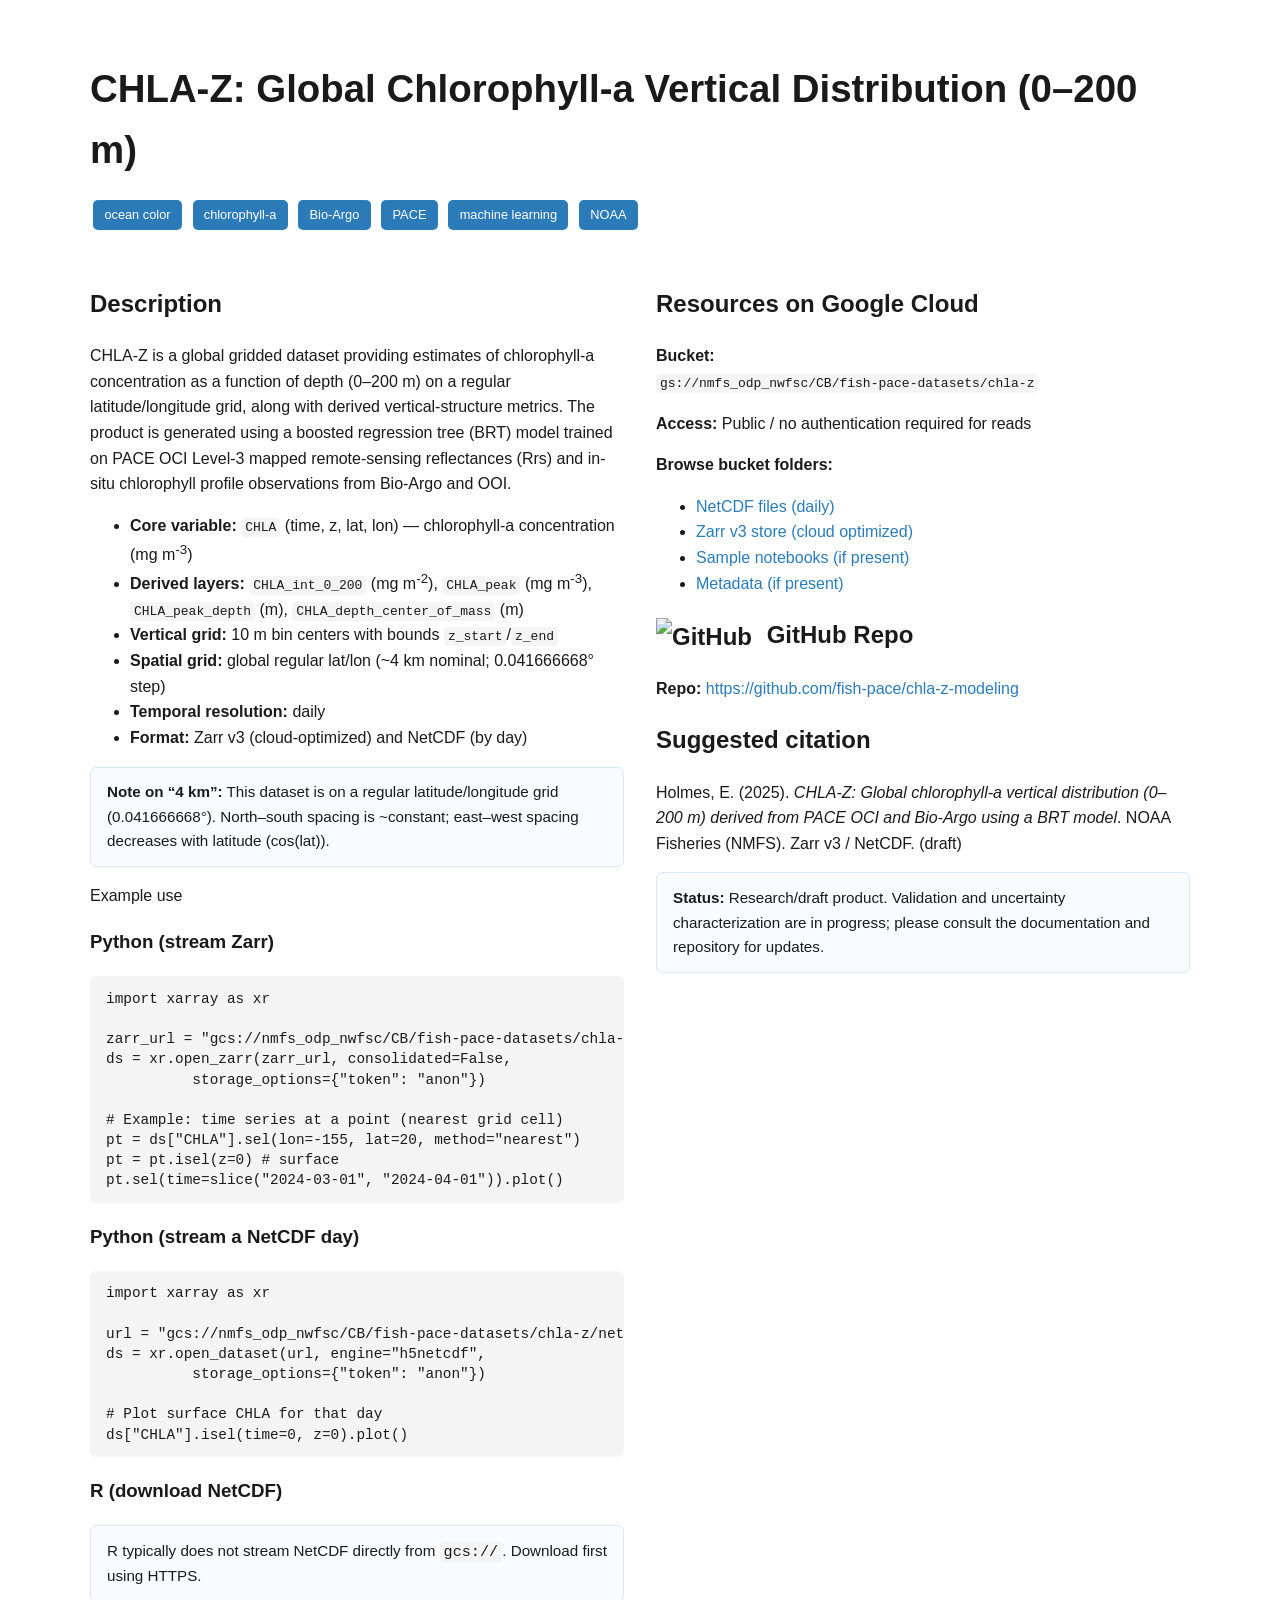
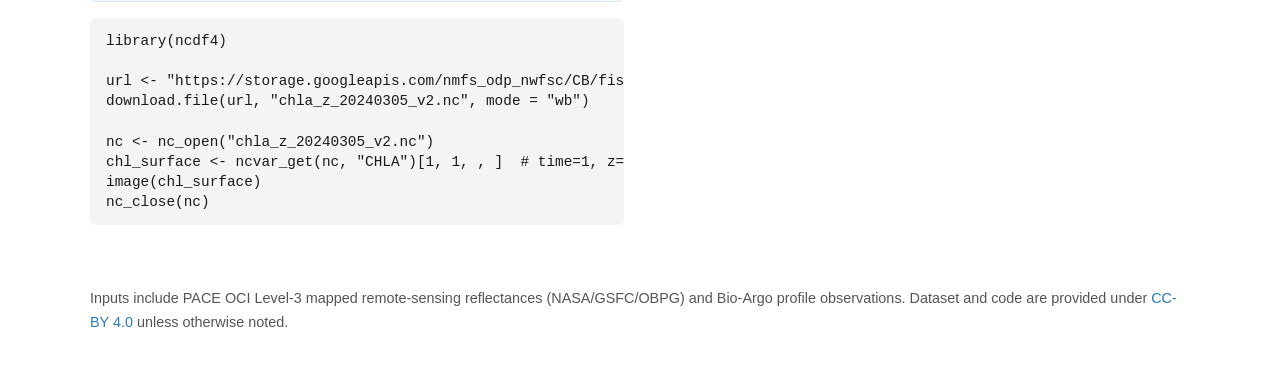
==== docs/index.html @ 5f43edef "add index and example notebook" ====
<!DOCTYPE html>
<html lang="en">
<head>
  <meta charset="UTF-8">
  <title>CHLA-Z: Global Chlorophyll-a Vertical Distribution Dataset</title>
  <meta name="viewport" content="width=device-width, initial-scale=1">
  <style>
    body {
      font-family: -apple-system, BlinkMacSystemFont, "Segoe UI", Roboto, "Helvetica Neue", sans-serif;
      max-width: 1100px;
      margin: 0 auto;
      padding: 2rem;
      line-height: 1.6;
      background-color: #fff;
      color: #1a1a1a;
    }

    h1 {
      font-size: 2.4rem;
      font-weight: 700;
      margin-bottom: 1rem;
    }

    .badges .badge {
      display: inline-block;
      background-color: #2b7bb9;
      color: #fff;
      padding: 0.3rem 0.7rem;
      margin: 0.2rem;
      border-radius: 5px;
      font-size: 0.8rem;
    }

    .columns {
      display: flex;
      flex-wrap: wrap;
      gap: 2rem;
      margin-top: 2rem;
    }

    .column {
      flex: 1 1 48%;
      min-width: 300px;
    }

    code {
      background: #f4f4f4;
      padding: 2px 4px;
      border-radius: 4px;
      font-family: monospace;
    }

    a {
      color: #2b7bb9;
      text-decoration: none;
    }

    a:hover {
      text-decoration: underline;
    }

    footer {
      margin-top: 3rem;
      font-size: 0.9rem;
      color: #555;
    }

    .note {
      background: #f8fbff;
      border: 1px solid #d9e8ff;
      padding: 0.8rem 1rem;
      border-radius: 6px;
      font-size: 0.95rem;
      margin: 1rem 0;
    }

    pre {
      background: #f4f4f4;
      padding: 0.8rem 1rem;
      border-radius: 6px;
      overflow-x: auto;
      font-size: 0.9rem;
      line-height: 1.4;
    }
  </style>
</head>
<body>

  <h1>CHLA-Z: Global Chlorophyll-a Vertical Distribution (0–200 m)</h1>

  <div class="badges">
    <span class="badge">ocean color</span>
    <span class="badge">chlorophyll-a</span>
    <span class="badge">Bio-Argo</span>
    <span class="badge">PACE</span>
    <span class="badge">machine learning</span>
    <span class="badge">NOAA</span>
  </div>

  <div class="columns">
    <div class="column">
      <h2>Description</h2>

      <p>
        CHLA-Z is a global gridded dataset providing estimates of chlorophyll-a concentration as a function of depth
        (0–200 m) on a regular latitude/longitude grid, along with derived vertical-structure metrics.
        The product is generated using a boosted regression tree (BRT) model trained on PACE OCI Level-3 mapped
        remote-sensing reflectances (Rrs) and in-situ chlorophyll profile observations from Bio-Argo and OOI.
      </p>

      <ul>
        <li><strong>Core variable:</strong> <code>CHLA</code> (time, z, lat, lon) — chlorophyll-a concentration (mg m<sup>-3</sup>)</li>
        <li><strong>Derived layers:</strong>
          <code>CHLA_int_0_200</code> (mg m<sup>-2</sup>),
          <code>CHLA_peak</code> (mg m<sup>-3</sup>),
          <code>CHLA_peak_depth</code> (m),
          <code>CHLA_depth_center_of_mass</code> (m)
        </li>
        <li><strong>Vertical grid:</strong> 10 m bin centers with bounds <code>z_start</code>/<code>z_end</code></li>
        <li><strong>Spatial grid:</strong> global regular lat/lon (~4 km nominal; 0.041666668° step)</li>
        <li><strong>Temporal resolution:</strong> daily</li>
        <li><strong>Format:</strong> Zarr v3 (cloud-optimized) and NetCDF (by day)</li>
      </ul>

      <div class="note">
        <strong>Note on “4 km”:</strong> This dataset is on a regular latitude/longitude grid (0.041666668°).
        North–south spacing is ~constant; east–west spacing decreases with latitude (cos(lat)).
      </div>

      <p>Example use</p>

      <h3>Python (stream Zarr)</h3>
      <pre>
import xarray as xr

zarr_url = "gcs://nmfs_odp_nwfsc/CB/fish-pace-datasets/chla-z/zarr"
ds = xr.open_zarr(zarr_url, consolidated=False, 
          storage_options={"token": "anon"})

# Example: time series at a point (nearest grid cell)
pt = ds["CHLA"].sel(lon=-155, lat=20, method="nearest")
pt = pt.isel(z=0) # surface
pt.sel(time=slice("2024-03-01", "2024-04-01")).plot()</pre>

      <h3>Python (stream a NetCDF day)</h3>
      <pre>
import xarray as xr

url = "gcs://nmfs_odp_nwfsc/CB/fish-pace-datasets/chla-z/netcdf/chla_z_20240305_v2.nc"
ds = xr.open_dataset(url, engine="h5netcdf", 
          storage_options={"token": "anon"})

# Plot surface CHLA for that day
ds["CHLA"].isel(time=0, z=0).plot()</pre>

      <h3>R (download NetCDF)</h3>
      <div class="note">
        R typically does not stream NetCDF directly from <code>gcs://</code>. Download first using HTTPS.
      </div>
      <pre>
library(ncdf4)

url <- "https://storage.googleapis.com/nmfs_odp_nwfsc/CB/fish-pace-datasets/chla-z/netcdf/chla_z_20240305_v2.nc"
download.file(url, "chla_z_20240305_v2.nc", mode = "wb")

nc <- nc_open("chla_z_20240305_v2.nc")
chl_surface <- ncvar_get(nc, "CHLA")[1, 1, , ]  # time=1, z=1
image(chl_surface)
nc_close(nc)</pre>

    </div>

    <div class="column">
      <h2>Resources on Google Cloud</h2>

      <p><strong>Bucket:</strong><br/>
      <code>gs://nmfs_odp_nwfsc/CB/fish-pace-datasets/chla-z</code></p>

      <p><strong>Access:</strong> Public / no authentication required for reads</p>

      <p><strong>Browse bucket folders:</strong></p>
      <ul>
        <li>
          <a href="https://console.cloud.google.com/storage/browser/nmfs_odp_nwfsc/CB/fish-pace-datasets/chla-z/netcdf" target="_blank">
            NetCDF files (daily)
          </a>
        </li>
        <li>
          <a href="https://console.cloud.google.com/storage/browser/nmfs_odp_nwfsc/CB/fish-pace-datasets/chla-z/zarr" target="_blank">
            Zarr v3 store (cloud optimized)
          </a>
        </li>
        <li>
          <a href="https://console.cloud.google.com/storage/browser/nmfs_odp_nwfsc/CB/fish-pace-datasets/chla-z/notebooks" target="_blank">
            Sample notebooks (if present)
          </a>
        </li>
        <li>
          <a href="https://console.cloud.google.com/storage/browser/nmfs_odp_nwfsc/CB/fish-pace-datasets/chla-z/metadata" target="_blank">
            Metadata (if present)
          </a>
        </li>
      </ul>

      <h2>
        <img src="https://cdn.jsdelivr.net/npm/simple-icons@v9/icons/github.svg" alt="GitHub" width="24"
             style="vertical-align: middle; margin-right: 8px;">
        GitHub Repo
      </h2>
      <p>
        <strong>Repo:</strong>
        <a href="https://github.com/fish-pace/chla-z-modeling" target="_blank">
          https://github.com/fish-pace/chla-z-modeling
        </a>
      </p>

      <h2>Suggested citation</h2>
      <p>
        Holmes, E. (2025). <em>CHLA-Z: Global chlorophyll-a vertical distribution (0–200 m) derived from PACE OCI and Bio-Argo using a BRT model</em>.
        NOAA Fisheries (NMFS). Zarr v3 / NetCDF. (draft)
      </p>

      <div class="note">
        <strong>Status:</strong> Research/draft product. Validation and uncertainty characterization are in progress;
        please consult the documentation and repository for updates.
      </div>
    </div>

  </div>

  <footer>
    <p>
      Inputs include PACE OCI Level-3 mapped remote-sensing reflectances (NASA/GSFC/OBPG) and Bio-Argo profile observations.
      Dataset and code are provided under <a href="https://creativecommons.org/licenses/by/4.0/" target="_blank">CC-BY 4.0</a>
      unless otherwise noted.
    </p>
  </footer>

</body>
</html>
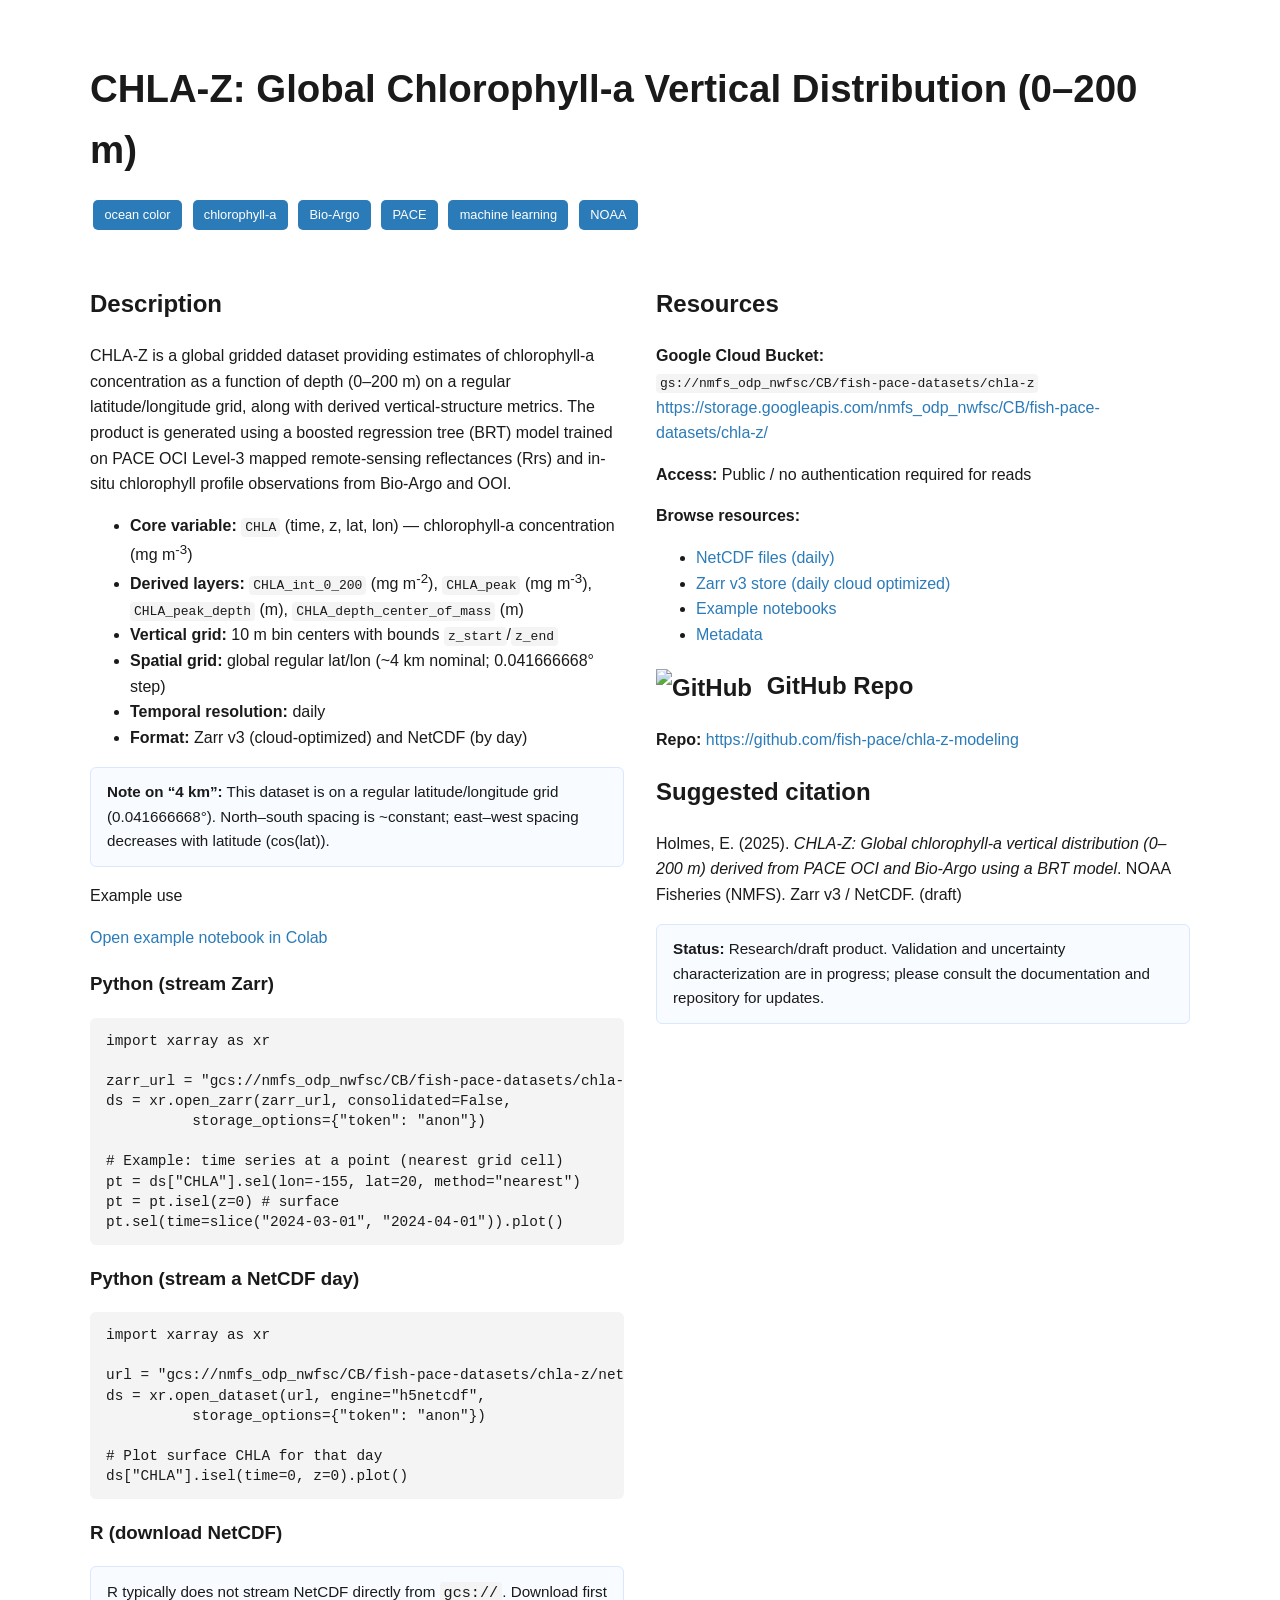
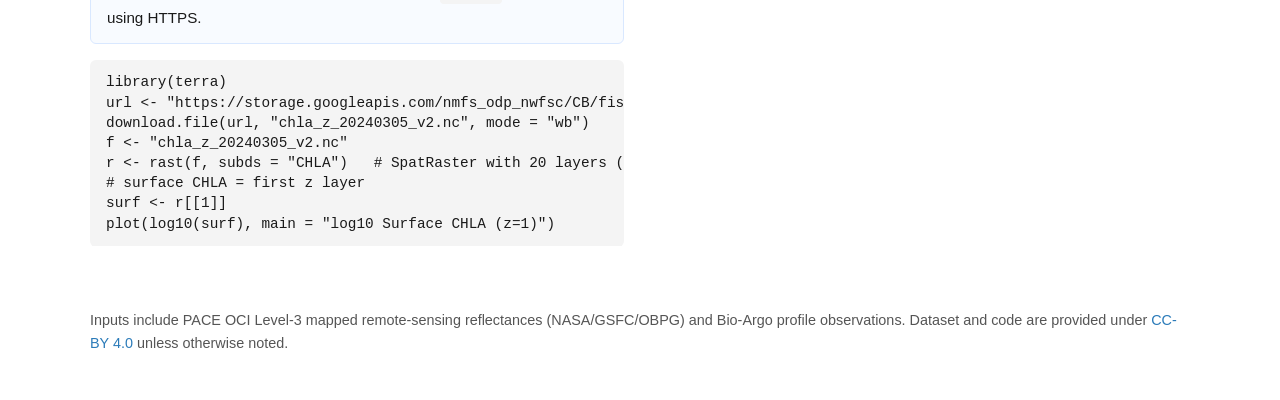
==== commit 23e01d55: "expand examples" ====
--- a/docs/index.html
+++ b/docs/index.html
@@ -129,6 +129,8 @@
 
       <p>Example use</p>
 
+      <a href="https://colab.research.google.com/github/fish-pace/chla-z/blob/main/notebooks/examples.ipynb">Open example notebook in Colab</a>
+
       <h3>Python (stream Zarr)</h3>
       <pre>
 import xarray as xr
@@ -158,27 +160,31 @@
         R typically does not stream NetCDF directly from <code>gcs://</code>. Download first using HTTPS.
       </div>
       <pre>
-library(ncdf4)
-
+library(terra)
 url <- "https://storage.googleapis.com/nmfs_odp_nwfsc/CB/fish-pace-datasets/chla-z/netcdf/chla_z_20240305_v2.nc"
 download.file(url, "chla_z_20240305_v2.nc", mode = "wb")
-
-nc <- nc_open("chla_z_20240305_v2.nc")
-chl_surface <- ncvar_get(nc, "CHLA")[1, 1, , ]  # time=1, z=1
-image(chl_surface)
-nc_close(nc)</pre>
+f <- "chla_z_20240305_v2.nc"
+r <- rast(f, subds = "CHLA")   # SpatRaster with 20 layers (z levels)
+# surface CHLA = first z layer
+surf <- r[[1]]
+plot(log10(surf), main = "log10 Surface CHLA (z=1)")
+</pre>
 
     </div>
 
     <div class="column">
-      <h2>Resources on Google Cloud</h2>
-
-      <p><strong>Bucket:</strong><br/>
-      <code>gs://nmfs_odp_nwfsc/CB/fish-pace-datasets/chla-z</code></p>
-
+      <h2>Resources</h2>
+
+    <p><strong>Google Cloud Bucket:</strong><br/>
+    <code>gs://nmfs_odp_nwfsc/CB/fish-pace-datasets/chla-z</code><br/>
+    <a href="https://storage.googleapis.com/nmfs_odp_nwfsc/CB/fish-pace-datasets/chla-z/">
+    https://storage.googleapis.com/nmfs_odp_nwfsc/CB/fish-pace-datasets/chla-z/
+    </a>
+    </p>
+        
       <p><strong>Access:</strong> Public / no authentication required for reads</p>
 
-      <p><strong>Browse bucket folders:</strong></p>
+      <p><strong>Browse resources:</strong></p>
       <ul>
         <li>
           <a href="https://console.cloud.google.com/storage/browser/nmfs_odp_nwfsc/CB/fish-pace-datasets/chla-z/netcdf" target="_blank">
@@ -187,17 +193,17 @@
         </li>
         <li>
           <a href="https://console.cloud.google.com/storage/browser/nmfs_odp_nwfsc/CB/fish-pace-datasets/chla-z/zarr" target="_blank">
-            Zarr v3 store (cloud optimized)
-          </a>
-        </li>
-        <li>
-          <a href="https://console.cloud.google.com/storage/browser/nmfs_odp_nwfsc/CB/fish-pace-datasets/chla-z/notebooks" target="_blank">
-            Sample notebooks (if present)
-          </a>
-        </li>
-        <li>
-          <a href="https://console.cloud.google.com/storage/browser/nmfs_odp_nwfsc/CB/fish-pace-datasets/chla-z/metadata" target="_blank">
-            Metadata (if present)
+            Zarr v3 store (daily cloud optimized)
+          </a>
+        </li>
+        <li>
+          <a href="https://github.com/fish-pace/chla-z/blob/main/notebooks" target="_blank">
+            Example notebooks
+          </a>
+        </li>
+        <li>
+          <a href="https://github.com/fish-pace/chla-z/blob/main/chla-z.json" target="_blank">
+            Metadata
           </a>
         </li>
       </ul>
@@ -209,7 +215,7 @@
       </h2>
       <p>
         <strong>Repo:</strong>
-        <a href="https://github.com/fish-pace/chla-z-modeling" target="_blank">
+        <a href="https://github.com/fish-pace/chla-z" target="_blank">
           https://github.com/fish-pace/chla-z-modeling
         </a>
       </p>
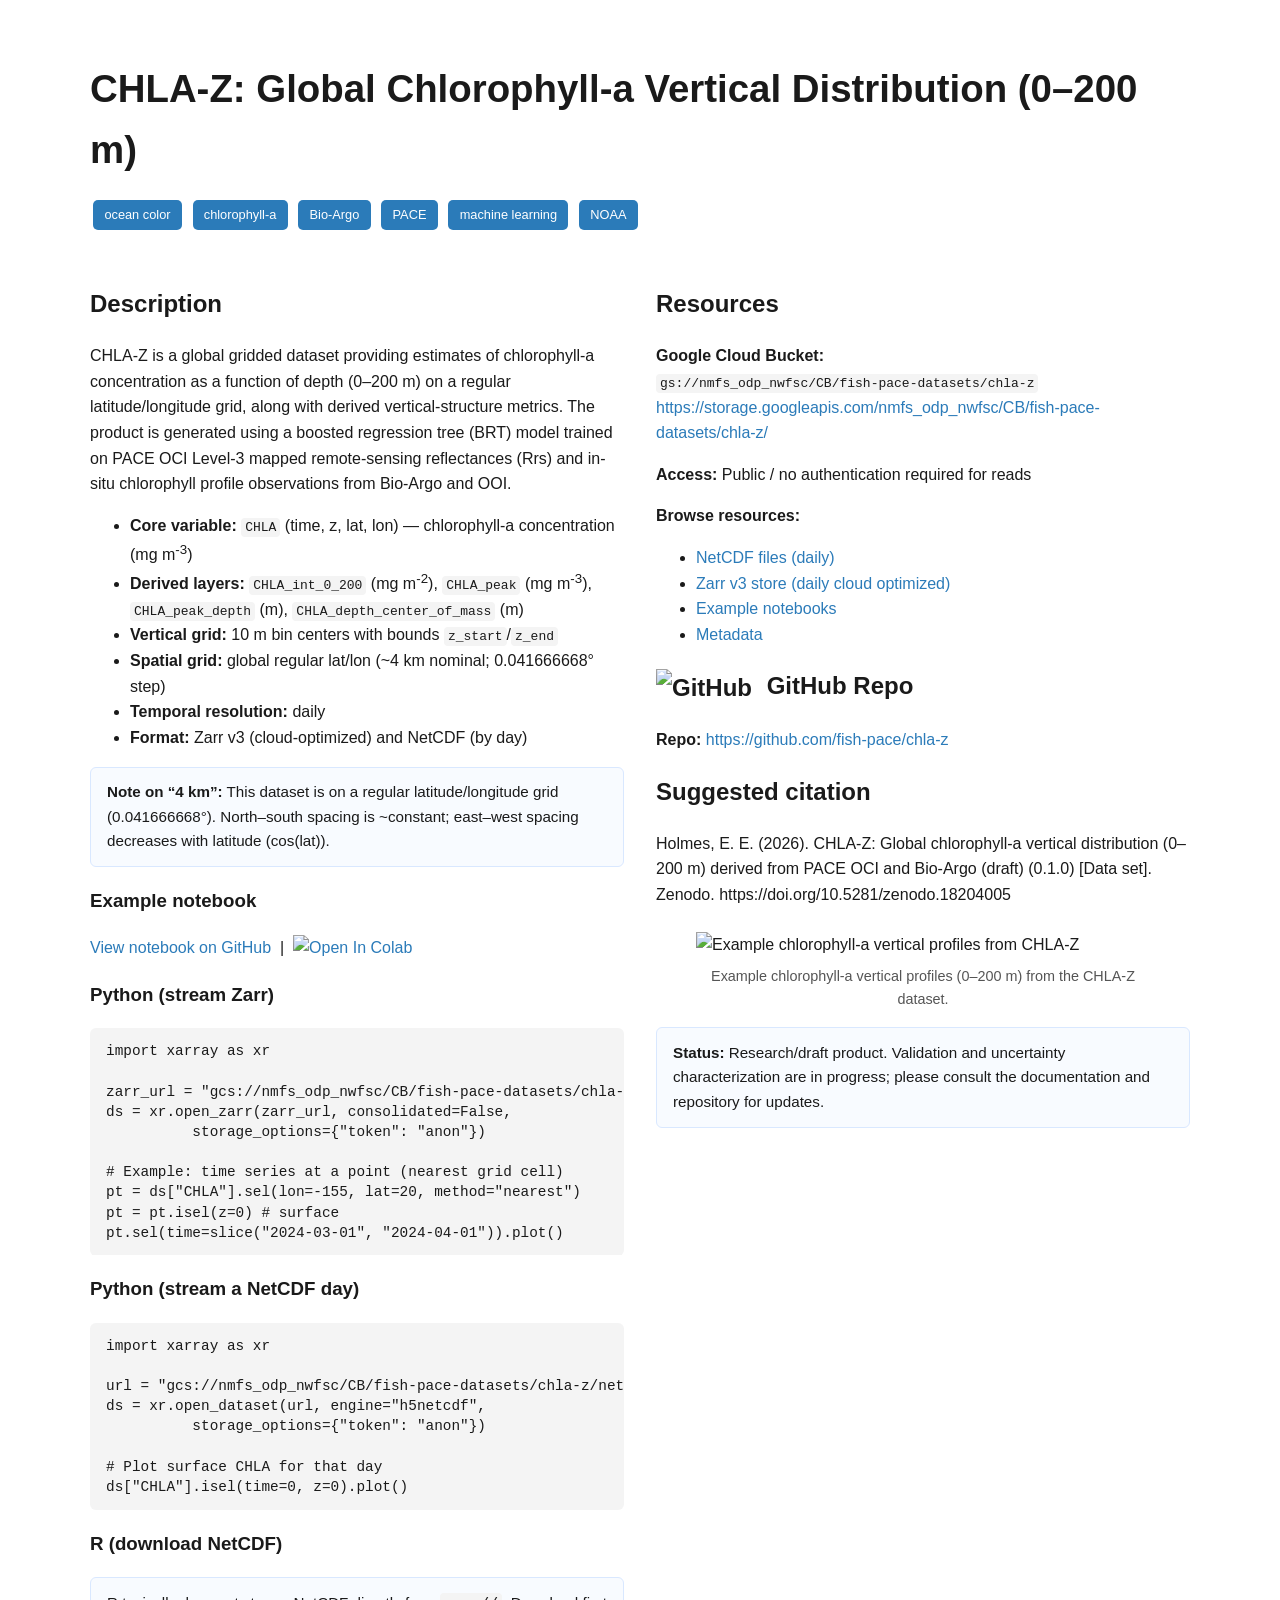
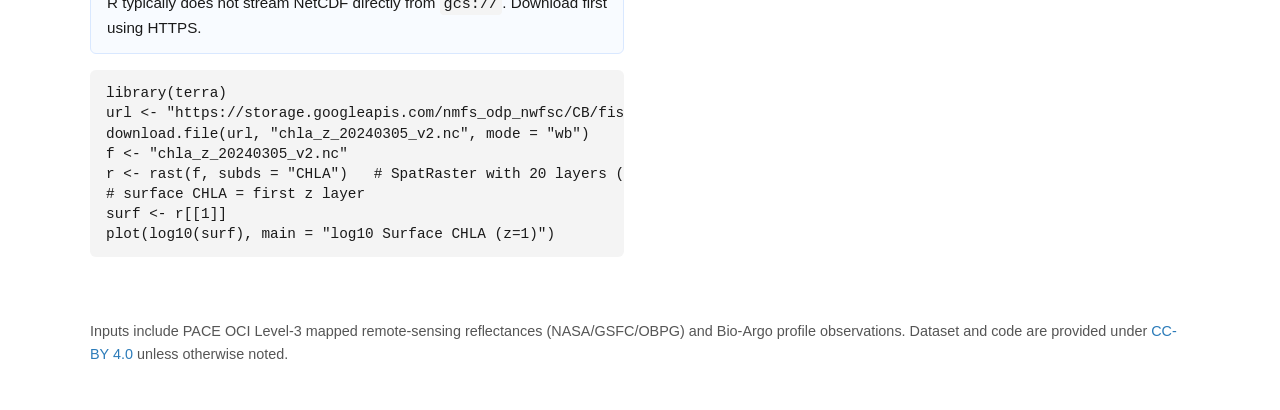
==== commit a81fa569: "Update index.html" ====
--- a/docs/index.html
+++ b/docs/index.html
@@ -127,10 +127,21 @@
         North–south spacing is ~constant; east–west spacing decreases with latitude (cos(lat)).
       </div>
 
-      <p>Example use</p>
-
-      <a href="https://colab.research.google.com/github/fish-pace/chla-z/blob/main/notebooks/examples.ipynb">Open example notebook in Colab</a>
-
+    <h3>Example notebook</h3>
+    
+    <p>
+      <a href="https://github.com/fish-pace/chla-z/blob/main/notebooks/examples.ipynb">
+        View notebook on GitHub
+      </a>
+      &nbsp;|&nbsp;
+      <a href="https://colab.research.google.com/github/fish-pace/chla-z/blob/main/notebooks/examples.ipynb">
+        <img
+          src="https://colab.research.google.com/assets/colab-badge.svg"
+          alt="Open In Colab"
+          style="vertical-align: middle;"
+        />
+      </a>
+    </p>
       <h3>Python (stream Zarr)</h3>
       <pre>
 import xarray as xr
@@ -216,15 +227,25 @@
       <p>
         <strong>Repo:</strong>
         <a href="https://github.com/fish-pace/chla-z" target="_blank">
-          https://github.com/fish-pace/chla-z-modeling
+          https://github.com/fish-pace/chla-z
         </a>
       </p>
 
       <h2>Suggested citation</h2>
       <p>
-        Holmes, E. (2025). <em>CHLA-Z: Global chlorophyll-a vertical distribution (0–200 m) derived from PACE OCI and Bio-Argo using a BRT model</em>.
-        NOAA Fisheries (NMFS). Zarr v3 / NetCDF. (draft)
+        Holmes, E. E. (2026). CHLA-Z: Global chlorophyll-a vertical distribution (0–200 m) derived from PACE OCI and Bio-Argo (draft) (0.1.0) [Data set]. Zenodo. https://doi.org/10.5281/zenodo.18204005
       </p>
+
+      <figure style="margin-top: 1.5rem;">
+        <img
+          src="chla-z.png"
+          alt="Example chlorophyll-a vertical profiles from CHLA-Z"
+          style="width: 100%; max-width: 900px; display: block; margin: 0 auto;"
+        />
+        <figcaption style="text-align: center; font-size: 0.9rem; color: #555; margin-top: 0.5rem;">
+          Example chlorophyll-a vertical profiles (0–200 m) from the CHLA-Z dataset.
+        </figcaption>
+      </figure>
 
       <div class="note">
         <strong>Status:</strong> Research/draft product. Validation and uncertainty characterization are in progress;
